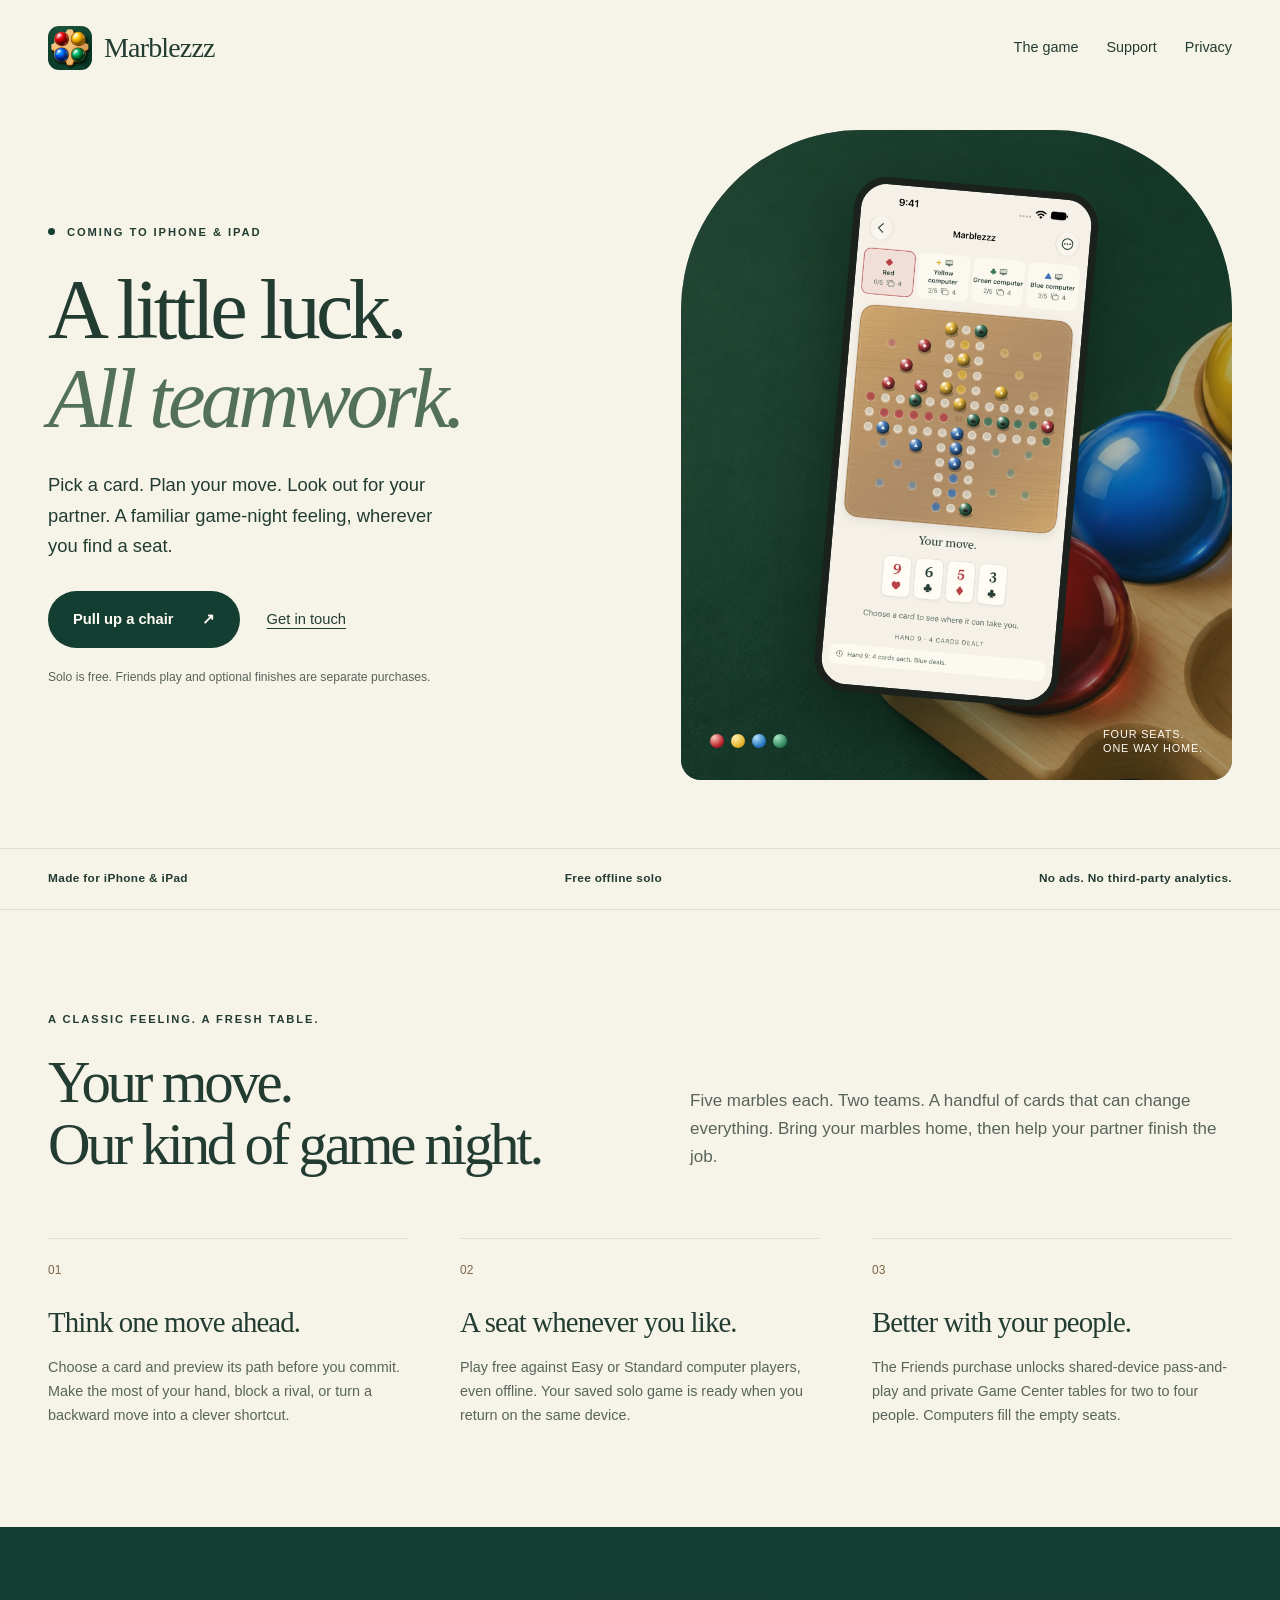
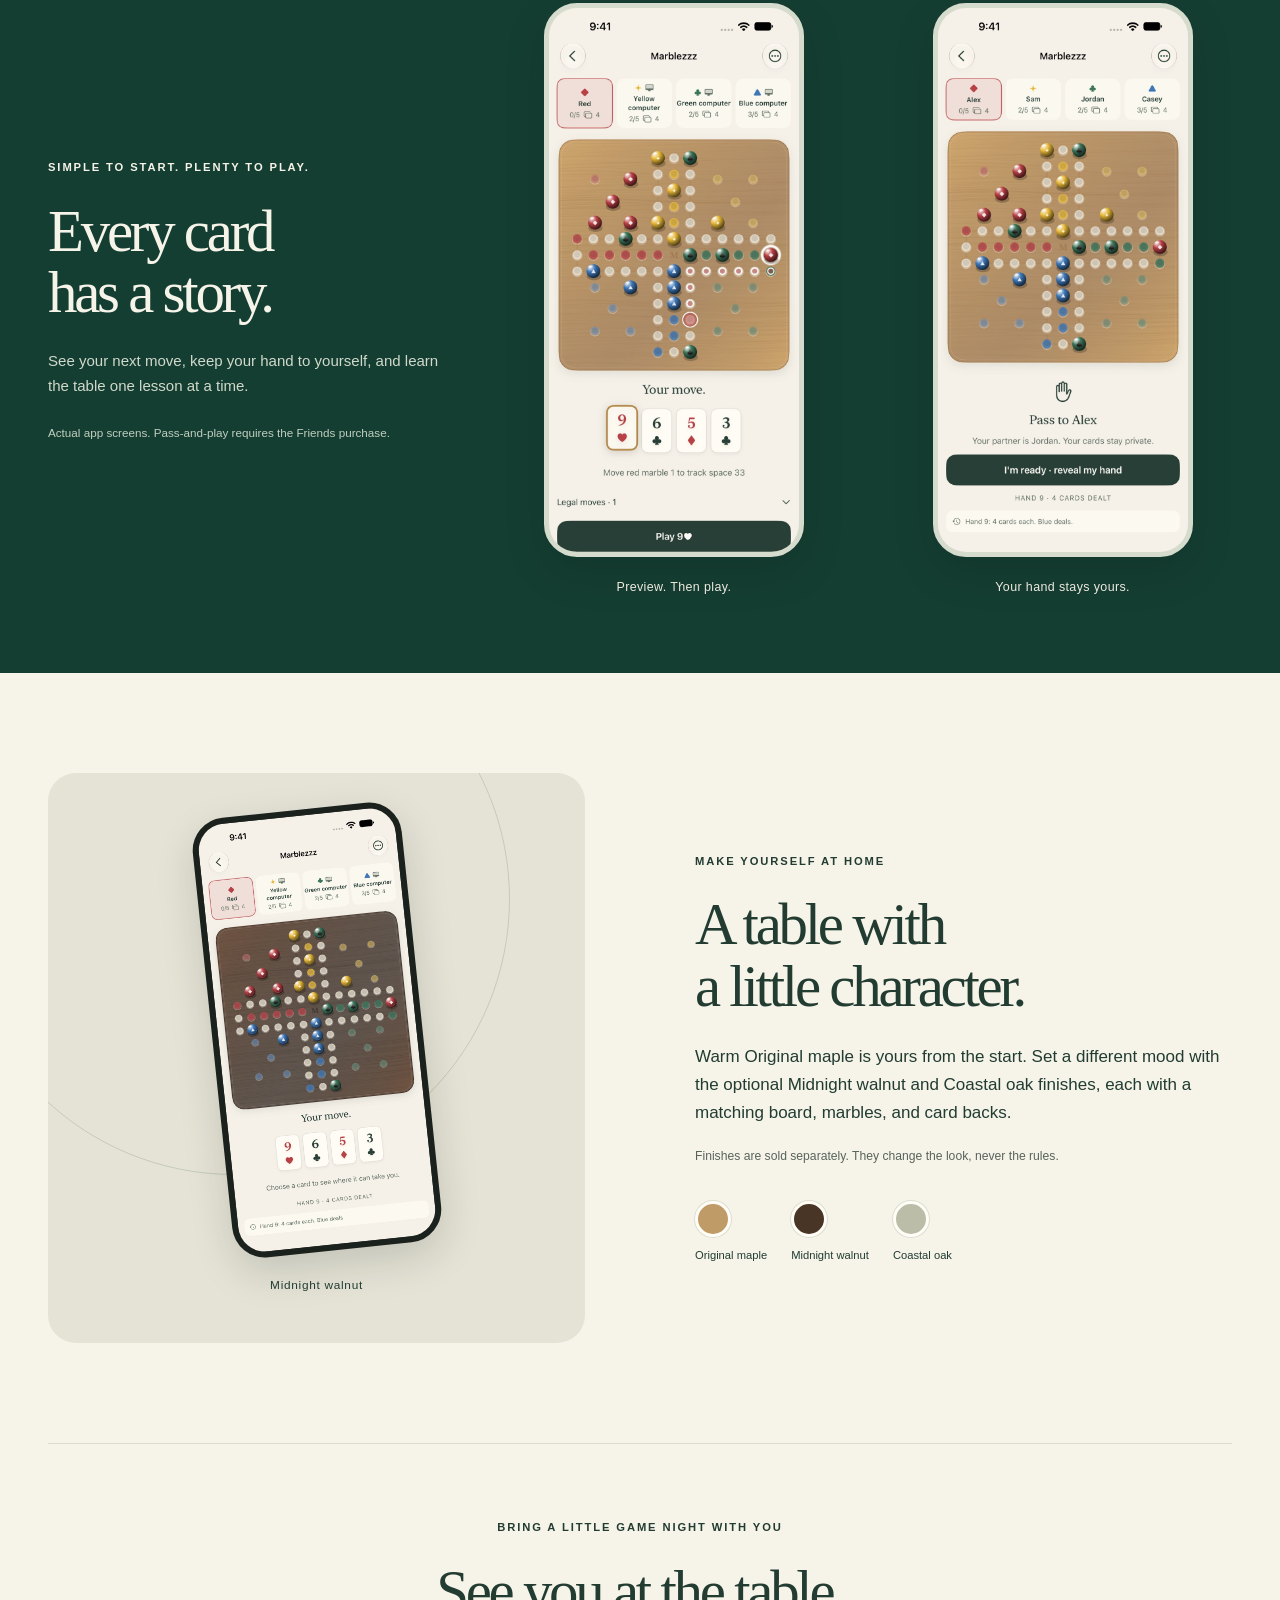
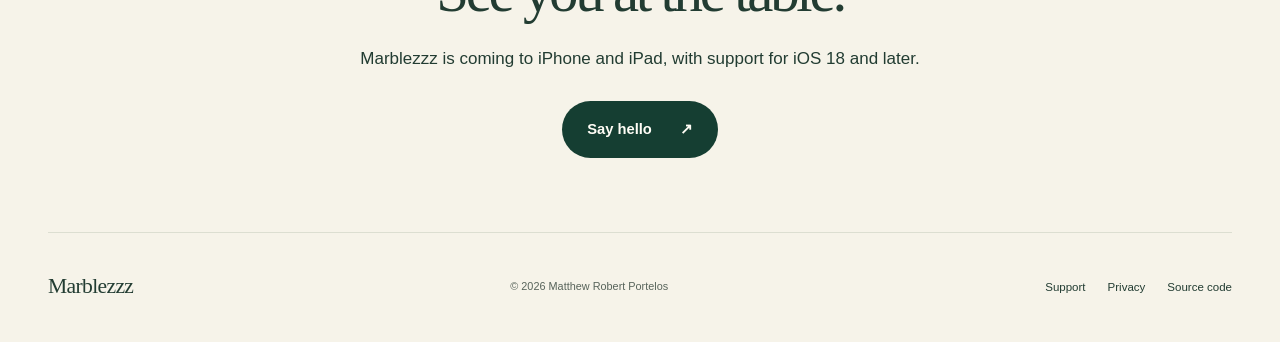
==== site/index.html @ b9ea41ae "Prepare Marblezzz app, release assets, and website" ====
<!doctype html>
<html lang="en">
<head>
  <meta charset="utf-8"><meta name="viewport" content="width=device-width, initial-scale=1">
  <title>Marblezzz — A little luck. All teamwork.</title>
  <meta name="description" content="A card-powered partnership marble game for iPhone and iPad. Play solo free, preview your moves, and race home together. Coming soon.">
  <meta name="theme-color" content="#153e32">
  <meta property="og:title" content="Marblezzz — A little luck. All teamwork.">
  <meta property="og:description" content="The card-powered partnership marble game. Coming to iPhone and iPad.">
  <meta property="og:type" content="website"><meta property="og:url" content="https://martyportatoes.github.io/Marblezzz/">
  <meta property="og:image" content="https://martyportatoes.github.io/Marblezzz/assets/social.jpg">
  <link rel="canonical" href="https://martyportatoes.github.io/Marblezzz/">
  <link rel="icon" href="assets/icon.png"><link rel="apple-touch-icon" href="assets/icon.png">
  <link rel="stylesheet" href="styles.css">
</head>
<body>
  <a class="skip" href="#main">Skip to content</a>
  <header class="site-header wrap">
    <a class="brand" href="./" aria-label="Marblezzz home"><img src="assets/icon.png" width="44" height="44" alt=""><span>Marblezzz</span></a>
    <nav aria-label="Main navigation"><a href="#the-game">The game</a><a href="support/">Support</a><a href="privacy/">Privacy</a></nav>
  </header>
  <main id="main">
    <section class="hero wrap">
      <div class="hero-copy">
        <p class="eyebrow"><span class="status-dot" aria-hidden="true"></span> Coming to iPhone &amp; iPad</p>
        <h1>A little luck.<br><em>All teamwork.</em></h1>
        <p class="intro">Pick a card. Plan your move. Look out for your partner. A familiar game-night feeling, wherever you find a seat.</p>
        <div class="actions"><a class="button" href="#the-game">Pull up a chair <span aria-hidden="true">↗</span></a><a class="text-link" href="support/">Get in touch</a></div>
        <p class="quiet">Solo is free. Friends play and optional finishes are separate purchases.</p>
      </div>
      <div class="hero-art">
        <img class="key-art" src="assets/key-art.jpg" alt="" width="1672" height="940">
        <div class="phone hero-phone"><img src="assets/gameplay.jpg" alt="Marblezzz game in progress, with a maple board, four marble colors, and a hand of playing cards." width="1320" height="2868" fetchpriority="high"></div>
        <div class="art-note"><span class="marble-dots" aria-hidden="true"><i></i><i></i><i></i><i></i></span><span>Four seats.<br>One way home.</span></div>
      </div>
    </section>
    <div class="promise-strip"><div class="wrap"><span>Made for iPhone &amp; iPad</span><span>Free offline solo</span><span>No ads. No third-party analytics.</span></div></div>
    <section class="section wrap" id="the-game">
      <div class="section-heading"><p class="eyebrow">A classic feeling. A fresh table.</p><h2>Your move.<br>Our kind of game night.</h2><p>Five marbles each. Two teams. A handful of cards that can change everything. Bring your marbles home, then help your partner finish the job.</p></div>
      <div class="features">
        <article><span class="step">01</span><h3>Think one move ahead.</h3><p>Choose a card and preview its path before you commit. Make the most of your hand, block a rival, or turn a backward move into a clever shortcut.</p></article>
        <article><span class="step">02</span><h3>A seat whenever you like.</h3><p>Play free against Easy or Standard computer players, even offline. Your saved solo game is ready when you return on the same device.</p></article>
        <article><span class="step">03</span><h3>Better with your people.</h3><p>The Friends purchase unlocks shared-device pass-and-play and private Game Center tables for two to four people. Computers fill the empty seats.</p></article>
      </div>
    </section>
    <section class="showcase">
      <div class="wrap showcase-grid">
        <div class="showcase-copy"><p class="eyebrow">Simple to start. Plenty to play.</p><h2>Every card<br>has a story.</h2><p>See your next move, keep your hand to yourself, and learn the table one lesson at a time.</p><p class="quiet light">Actual app screens. Pass-and-play requires the Friends purchase.</p></div>
        <figure><div class="phone"><img src="assets/preview.jpg" width="1320" height="2868" loading="lazy" alt="A selected nine of hearts shows a legal path and a Play nine of hearts confirmation button."></div><figcaption>Preview. Then play.</figcaption></figure>
        <figure><div class="phone"><img src="assets/handoff.jpg" width="1320" height="2868" loading="lazy" alt="Private handoff screen asking the next player to reveal their hand."></div><figcaption>Your hand stays yours.</figcaption></figure>
      </div>
    </section>
    <section class="section wrap finish-section">
      <div class="finish-art"><div class="phone"><img src="assets/walnut.jpg" width="1320" height="2868" loading="lazy" alt="The Marblezzz board with the dark Midnight walnut theme and coordinated marbles and cards."></div><span class="finish-label">Midnight walnut</span></div>
      <div><p class="eyebrow">Make yourself at home</p><h2>A table with<br>a little character.</h2><p>Warm Original maple is yours from the start. Set a different mood with the optional Midnight walnut and Coastal oak finishes, each with a matching board, marbles, and card backs.</p><p class="quiet">Finishes are sold separately. They change the look, never the rules.</p><div class="swatches" aria-label="Available finishes"><span><i class="maple"></i>Original maple</span><span><i class="walnut"></i>Midnight walnut</span><span><i class="coastal"></i>Coastal oak</span></div></div>
    </section>
    <section class="closing wrap"><p class="eyebrow">Bring a little game night with you</p><h2>See you at the table.</h2><p>Marblezzz is coming to iPhone and iPad, with support for iOS 18 and later.</p><a class="button" href="mailto:Marblezzz@mattp.me">Say hello <span aria-hidden="true">↗</span></a></section>
  </main>
  <footer class="site-footer wrap"><a class="brand" href="./">Marblezzz</a><p>© 2026 Matthew Robert Portelos</p><nav aria-label="Footer"><a href="support/">Support</a><a href="privacy/">Privacy</a><a href="https://github.com/MartyPortatoes/Marblezzz">Source code</a></nav></footer>
</body>
</html>
---- site/styles.css ----
@charset "UTF-8";
:root{color-scheme:light;--pine:#153e32;--ink:#223c32;--cream:#f6f3e9;--paper:#fffdf6;--muted:#58645b;--gold:#c69b53;--line:#dcded1;font-family:-apple-system,BlinkMacSystemFont,"Segoe UI",sans-serif;color:var(--ink);background:var(--cream)}
*{box-sizing:border-box}html{scroll-behavior:smooth;scroll-padding-top:2rem}body{margin:0;font-size:17px;line-height:1.65}a{color:inherit;text-underline-offset:4px}img{max-width:100%;height:auto;display:block}button,a{-webkit-tap-highlight-color:transparent}a:focus-visible,summary:focus-visible{outline:3px solid #ac6821;outline-offset:6px}h1,h2,h3,p{margin:0}h1,h2,h3,.brand{font-family:"Iowan Old Style","Palatino Linotype",Palatino,Georgia,serif;font-weight:400}h1,h2{letter-spacing:-.055em;line-height:1.05}h1{font-size:clamp(3.5rem,6.6vw,6.5rem)}h1 em{font-weight:400;font-style:italic;color:#527158}h2{font-size:clamp(2.7rem,4.6vw,4.6rem)}h3{font-size:1.8rem;line-height:1.2;letter-spacing:-.03em}p{max-width:65ch}.wrap{width:min(1240px,calc(100% - 96px));margin-inline:auto}.skip{position:absolute;left:1rem;top:-100px;z-index:10;background:var(--paper);padding:.6rem 1rem}.skip:focus{top:1rem}.site-header{display:flex;align-items:center;justify-content:space-between;padding-block:25px;gap:24px}.brand{display:inline-flex;gap:12px;align-items:center;font-size:1.75rem;letter-spacing:-.03em;text-decoration:none}.brand img{border-radius:11px}.site-header nav,.site-footer nav{display:flex;gap:28px;align-items:center}.site-header nav a,.site-footer nav a{font-size:.9rem;text-decoration:none;padding-block:10px}.site-header nav a:hover,.site-footer nav a:hover{text-decoration:underline}.hero{display:grid;grid-template-columns:1.05fr 1fr;align-items:center;gap:54px;padding-top:34px;padding-bottom:68px}.eyebrow{font-size:.7rem;font-weight:650;text-transform:uppercase;letter-spacing:.17em;margin-bottom:24px}.status-dot{display:inline-block;width:7px;height:7px;background:var(--pine);border-radius:50%;margin-right:7px;vertical-align:1px}.intro{font-size:1.15rem;line-height:1.65;margin-top:27px;max-width:39ch}.actions{display:flex;align-items:center;gap:27px;margin:30px 0 20px;flex-wrap:wrap}.button{display:inline-flex;align-items:center;gap:28px;background:var(--pine);color:var(--paper);text-decoration:none;border-radius:100px;padding:16px 25px;font-size:.92rem;font-weight:600;min-height:50px}.button:hover{background:#285745}.text-link{font-size:.92rem}.quiet{font-size:.76rem;line-height:1.6;color:var(--muted)}.hero-art{position:relative;min-height:650px;background:#173d30;overflow:hidden;border-radius:180px 180px 20px 20px;display:grid;place-items:center;padding:38px 40px 65px}.key-art{position:absolute;width:100%;height:100%;object-fit:cover;opacity:.65}.phone{position:relative;background:#1b211c;border:7px solid #1b211c;border-radius:33px;overflow:hidden;box-shadow:0 15px 40px #06170f26;width:100%;max-width:260px;margin-inline:auto;line-height:0}.phone img{width:100%;height:auto}.hero-phone{width:245px;transform:rotate(5deg);box-shadow:0 25px 60px #06170f88}.art-note{position:absolute;bottom:25px;left:29px;right:29px;display:flex;align-items:center;justify-content:space-between;color:var(--paper);font-size:.68rem;line-height:1.3;letter-spacing:.08em;text-transform:uppercase}.marble-dots{display:flex;gap:7px}.marble-dots i{width:14px;height:14px;border-radius:50%;background:radial-gradient(circle at 30% 25%,#ffcabd,#b82128 65%,#671010)}.marble-dots i:nth-child(2){background:radial-gradient(circle at 30% 25%,#fff0ae,#e5b32d 65%,#896700)}.marble-dots i:nth-child(3){background:radial-gradient(circle at 30% 25%,#b5e3ff,#2376bc 65%,#103f72)}.marble-dots i:nth-child(4){background:radial-gradient(circle at 30% 25%,#a8e8c3,#32845e 65%,#154c32)}.promise-strip{border-block:1px solid var(--line);padding-block:20px}.promise-strip .wrap{display:flex;justify-content:space-between;gap:22px;font-size:.74rem;font-weight:550;letter-spacing:.03em}.section{padding-block:100px}.section-heading{display:grid;grid-template-columns:1fr 1fr;column-gap:100px;align-items:end}.section-heading .eyebrow{grid-column:1/-1}.section-heading>p:last-child{padding-bottom:5px;color:var(--muted)}.features{display:grid;grid-template-columns:repeat(3,1fr);gap:52px;margin-top:62px}.features article{border-top:1px solid var(--line);padding-top:22px}.step{display:block;color:#7b6748;font-size:.75rem;margin-bottom:24px}.features h3{margin-bottom:17px}.features p{font-size:.9rem;color:var(--muted)}.showcase{background:var(--pine);color:var(--cream);padding:76px 0}.showcase-grid{display:grid;grid-template-columns:1.2fr 1fr 1fr;gap:50px;align-items:center}.showcase-copy p:not(.eyebrow){margin-top:25px;color:#d0d9cb;font-size:.94rem}.showcase-copy .quiet.light{font-size:.73rem;color:#c1cfc0}.showcase figure{margin:0}.showcase .phone{border-color:#d6dccd;background:#d6dccd;border-width:5px}.showcase figcaption{text-align:center;font-size:.78rem;margin-top:20px;letter-spacing:.03em}.finish-section{display:grid;grid-template-columns:1fr 1fr;gap:110px;align-items:center}.finish-section h2{margin-bottom:25px}.finish-section .quiet{margin-top:20px}.finish-art{background:#e5e3d6;border-radius:28px;min-height:570px;padding:36px;position:relative;overflow:hidden}.finish-art:before{content:"";position:absolute;width:550px;height:550px;border:1px solid #c5cbb8;border-radius:50%;top:-150px;left:-90px}.finish-art .phone{width:210px;transform:rotate(-6deg);border-width:6px}.finish-label{display:block;position:relative;text-align:center;font-size:.74rem;letter-spacing:.06em;margin-top:25px}.swatches{display:flex;flex-wrap:wrap;gap:24px;margin-top:35px}.swatches span{font-size:.7rem;display:flex;flex-direction:column;gap:9px}.swatches i{width:36px;height:36px;border-radius:50%;background:#bf9b68;border:3px solid var(--paper);box-shadow:0 0 0 1px var(--line)}.swatches .walnut{background:#493525}.swatches .coastal{background:#bbbda8}.closing{text-align:center;border-block:1px solid var(--line);padding-block:74px}.closing p{margin-inline:auto}.closing h2{margin-bottom:23px}.closing .button{margin-top:28px}.site-footer{padding-block:35px;display:flex;gap:25px;justify-content:space-between;align-items:center}.site-footer .brand{font-size:1.35rem}.site-footer p{font-size:.68rem;color:var(--muted)}.site-footer nav{gap:22px}.site-footer nav a{font-size:.72rem}.document{max-width:790px;padding-block:55px 90px}.document h1{font-size:clamp(3rem,6vw,5rem);margin-bottom:25px}.document h2{font-size:2rem;letter-spacing:-.025em;line-height:1.2;margin:42px 0 16px}.document p+ p{margin-top:18px}.document ul{padding-left:24px}.document li{padding-left:5px;margin-bottom:8px}.document .lead{font-size:1.2rem;color:var(--muted);margin-bottom:32px}.contact-box{background:var(--paper);border:1px solid var(--line);border-radius:20px;padding:28px 30px;margin:30px 0}.contact-box a{font-size:1.25rem}.contact-box p{margin-top:12px;font-size:.9rem;color:var(--muted)}details{border-bottom:1px solid var(--line);padding:23px 0}summary{font-weight:600;cursor:pointer;padding-right:15px}details p{margin-top:16px;font-size:.94rem;color:var(--muted)}.updated{font-size:.8rem;color:var(--muted)}
@media(max-width:1050px){.wrap{width:calc(100% - 56px)}.hero{gap:30px}.hero-art{min-height:580px;padding-inline:20px}.hero-phone{width:215px}.showcase-grid{gap:30px}.finish-section{gap:60px}.section-heading{gap:45px}.features{gap:30px}.site-footer{flex-wrap:wrap}.site-footer nav{margin-left:auto}}
@media(max-width:760px){.wrap{width:calc(100% - 40px)}.site-header{padding-block:19px;gap:10px}.brand{font-size:1.4rem;gap:8px}.brand img{width:36px;height:36px;border-radius:9px}.site-header nav{gap:18px}.site-header nav a{font-size:.75rem}.site-header nav a:first-child{display:none}.hero{grid-template-columns:1fr;padding-top:33px;padding-bottom:40px;gap:40px}.hero-copy{max-width:580px}.hero h1{font-size:clamp(3.7rem,12vw,5.4rem)}.intro{font-size:1.03rem;max-width:38ch}.eyebrow{font-size:.62rem;margin-bottom:21px}.hero-art{min-height:580px;max-width:480px;width:100%;margin:auto;border-radius:130px 130px 18px 18px}.hero-phone{width:217px}.promise-strip .wrap{flex-wrap:wrap;justify-content:center;gap:9px 24px;text-align:center;font-size:.64rem}.section{padding-block:65px}.section-heading{grid-template-columns:1fr;gap:0}.section-heading>p:last-child{margin-top:25px}.features{grid-template-columns:1fr;gap:30px;margin-top:36px}.features article{padding-top:20px}.step{margin-bottom:10px}.features h3{font-size:1.65rem}.showcase{padding-block:55px}.showcase-grid{grid-template-columns:1fr 1fr;gap:30px 18px}.showcase-copy{grid-column:1/-1;margin-bottom:12px}.showcase-copy h2 br{display:none}.showcase .phone{border-radius:23px;border-width:4px}.showcase figcaption{font-size:.67rem;margin-top:14px}.finish-section{grid-template-columns:1fr;gap:40px}.finish-art{min-height:520px;padding:32px;grid-row:2}.finish-art .phone{width:193px}.finish-section h2 br{display:none}.closing{padding-block:58px}.closing p:not(.eyebrow){font-size:.92rem}.site-footer{gap:20px;justify-content:center;text-align:center;padding-block:30px}.site-footer .brand{width:100%;justify-content:center}.site-footer nav{margin:0}.site-footer p{order:3;width:100%}.document{padding-block:37px 65px}.document .lead{font-size:1.1rem}.contact-box{padding:23px}.contact-box a{font-size:1.1rem}}
@media(prefers-reduced-motion:reduce){html{scroll-behavior:auto}.hero-phone,.finish-art .phone{transform:none}}
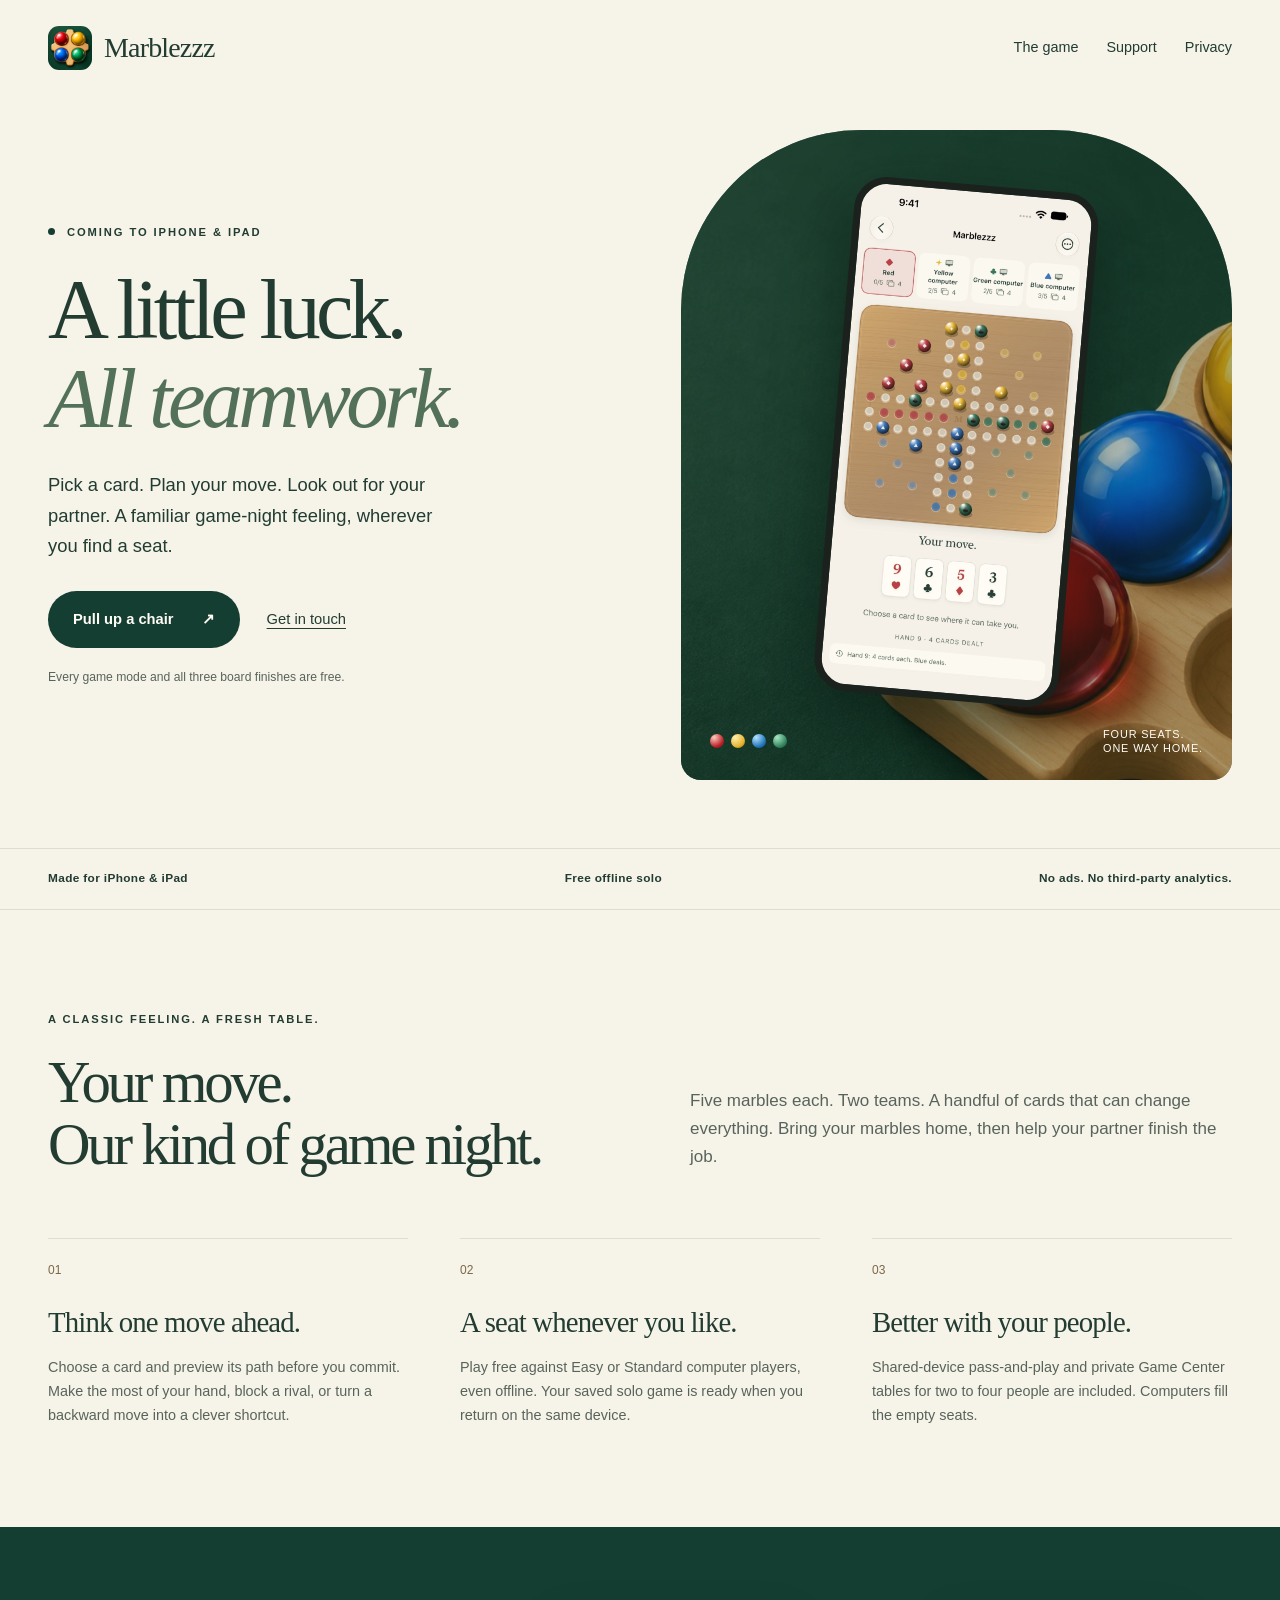
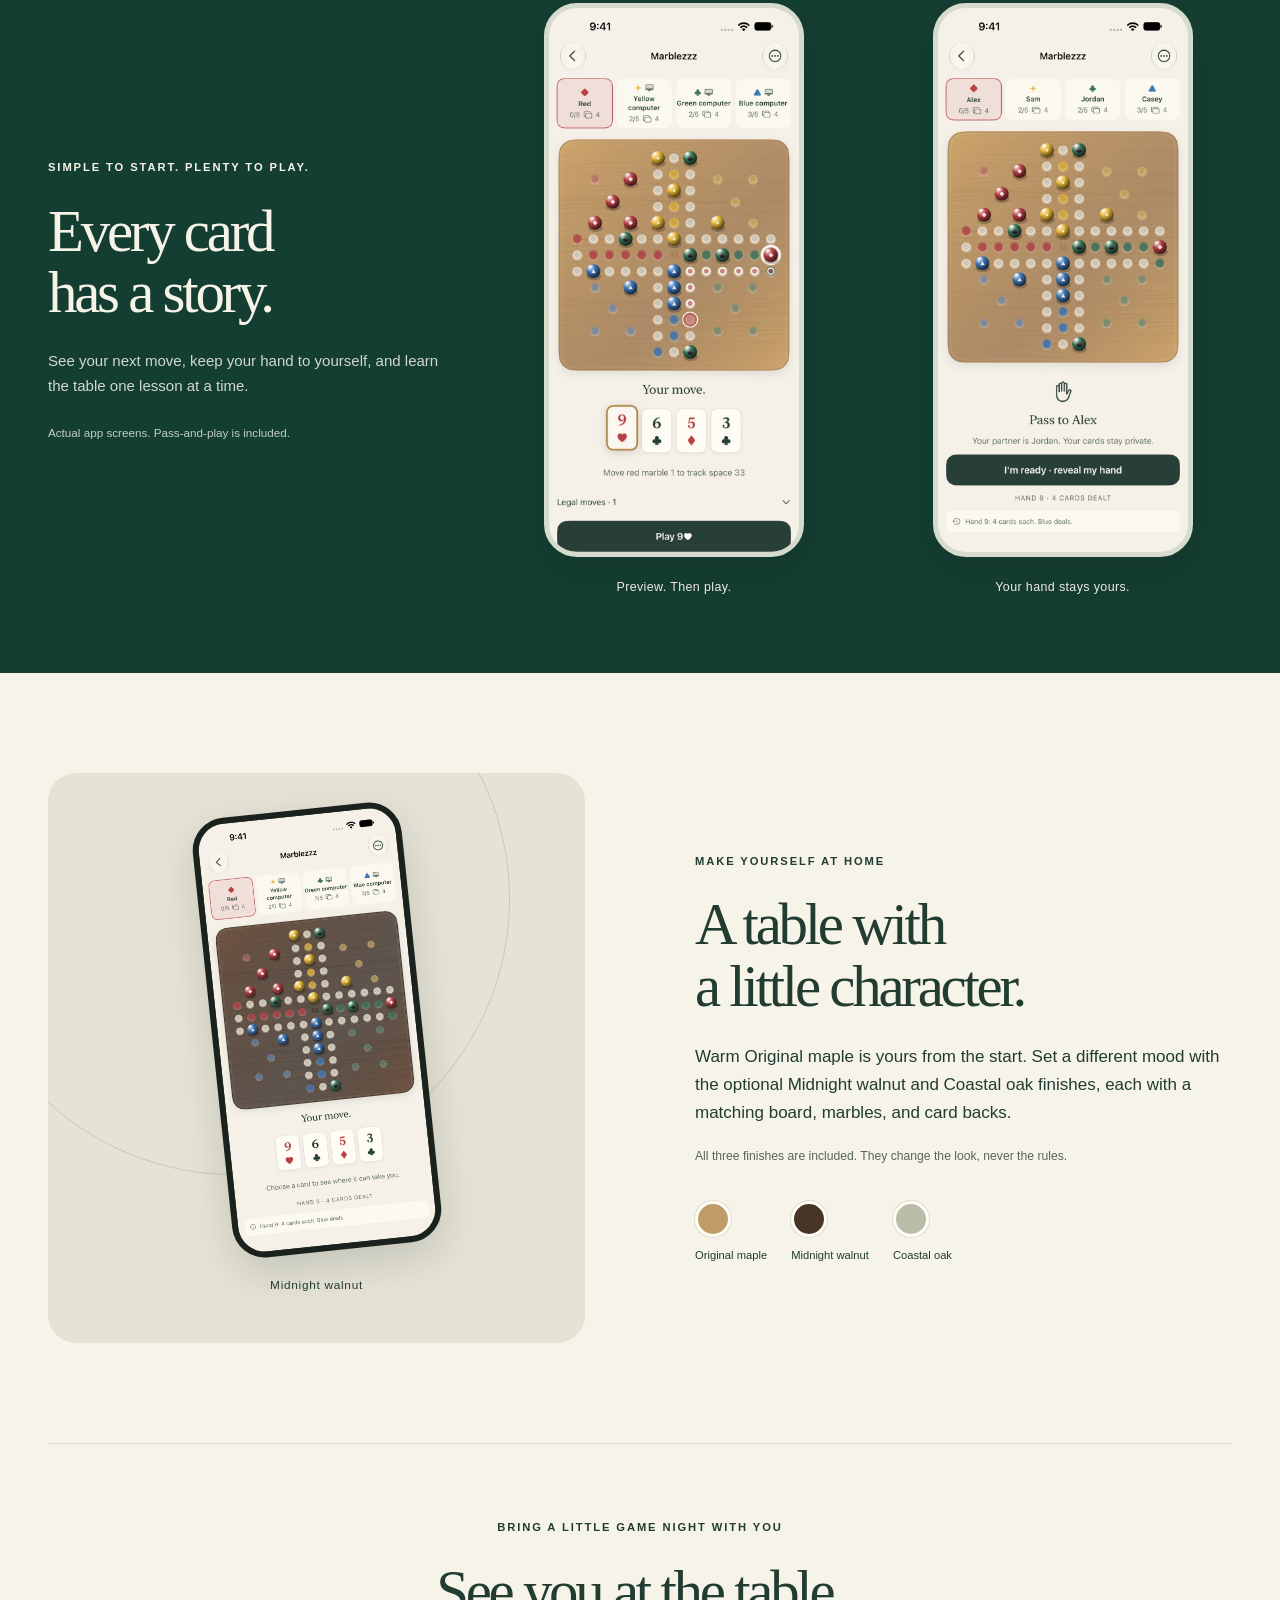
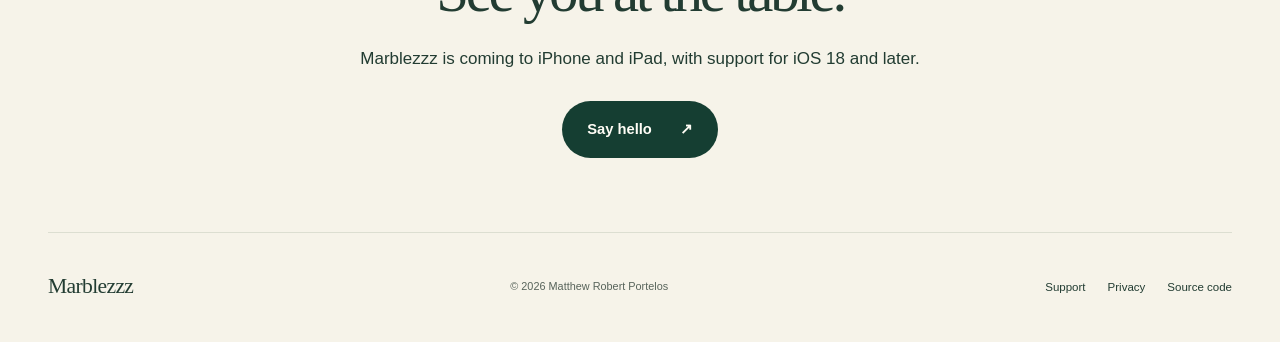
==== commit ef769a39: "Make all Marblezzz modes and board finishes free" ====
--- a/site/index.html
+++ b/site/index.html
@@ -26,7 +26,7 @@
         <h1>A little luck.<br><em>All teamwork.</em></h1>
         <p class="intro">Pick a card. Plan your move. Look out for your partner. A familiar game-night feeling, wherever you find a seat.</p>
         <div class="actions"><a class="button" href="#the-game">Pull up a chair <span aria-hidden="true">↗</span></a><a class="text-link" href="support/">Get in touch</a></div>
-        <p class="quiet">Solo is free. Friends play and optional finishes are separate purchases.</p>
+        <p class="quiet">Every game mode and all three board finishes are free.</p>
       </div>
       <div class="hero-art">
         <img class="key-art" src="assets/key-art.jpg" alt="" width="1672" height="940">
@@ -40,19 +40,19 @@
       <div class="features">
         <article><span class="step">01</span><h3>Think one move ahead.</h3><p>Choose a card and preview its path before you commit. Make the most of your hand, block a rival, or turn a backward move into a clever shortcut.</p></article>
         <article><span class="step">02</span><h3>A seat whenever you like.</h3><p>Play free against Easy or Standard computer players, even offline. Your saved solo game is ready when you return on the same device.</p></article>
-        <article><span class="step">03</span><h3>Better with your people.</h3><p>The Friends purchase unlocks shared-device pass-and-play and private Game Center tables for two to four people. Computers fill the empty seats.</p></article>
+        <article><span class="step">03</span><h3>Better with your people.</h3><p>Shared-device pass-and-play and private Game Center tables for two to four people are included. Computers fill the empty seats.</p></article>
       </div>
     </section>
     <section class="showcase">
       <div class="wrap showcase-grid">
-        <div class="showcase-copy"><p class="eyebrow">Simple to start. Plenty to play.</p><h2>Every card<br>has a story.</h2><p>See your next move, keep your hand to yourself, and learn the table one lesson at a time.</p><p class="quiet light">Actual app screens. Pass-and-play requires the Friends purchase.</p></div>
+        <div class="showcase-copy"><p class="eyebrow">Simple to start. Plenty to play.</p><h2>Every card<br>has a story.</h2><p>See your next move, keep your hand to yourself, and learn the table one lesson at a time.</p><p class="quiet light">Actual app screens. Pass-and-play is included.</p></div>
         <figure><div class="phone"><img src="assets/preview.jpg" width="1320" height="2868" loading="lazy" alt="A selected nine of hearts shows a legal path and a Play nine of hearts confirmation button."></div><figcaption>Preview. Then play.</figcaption></figure>
         <figure><div class="phone"><img src="assets/handoff.jpg" width="1320" height="2868" loading="lazy" alt="Private handoff screen asking the next player to reveal their hand."></div><figcaption>Your hand stays yours.</figcaption></figure>
       </div>
     </section>
     <section class="section wrap finish-section">
       <div class="finish-art"><div class="phone"><img src="assets/walnut.jpg" width="1320" height="2868" loading="lazy" alt="The Marblezzz board with the dark Midnight walnut theme and coordinated marbles and cards."></div><span class="finish-label">Midnight walnut</span></div>
-      <div><p class="eyebrow">Make yourself at home</p><h2>A table with<br>a little character.</h2><p>Warm Original maple is yours from the start. Set a different mood with the optional Midnight walnut and Coastal oak finishes, each with a matching board, marbles, and card backs.</p><p class="quiet">Finishes are sold separately. They change the look, never the rules.</p><div class="swatches" aria-label="Available finishes"><span><i class="maple"></i>Original maple</span><span><i class="walnut"></i>Midnight walnut</span><span><i class="coastal"></i>Coastal oak</span></div></div>
+      <div><p class="eyebrow">Make yourself at home</p><h2>A table with<br>a little character.</h2><p>Warm Original maple is yours from the start. Set a different mood with the optional Midnight walnut and Coastal oak finishes, each with a matching board, marbles, and card backs.</p><p class="quiet">All three finishes are included. They change the look, never the rules.</p><div class="swatches" aria-label="Available finishes"><span><i class="maple"></i>Original maple</span><span><i class="walnut"></i>Midnight walnut</span><span><i class="coastal"></i>Coastal oak</span></div></div>
     </section>
     <section class="closing wrap"><p class="eyebrow">Bring a little game night with you</p><h2>See you at the table.</h2><p>Marblezzz is coming to iPhone and iPad, with support for iOS 18 and later.</p><a class="button" href="mailto:Marblezzz@mattp.me">Say hello <span aria-hidden="true">↗</span></a></section>
   </main>
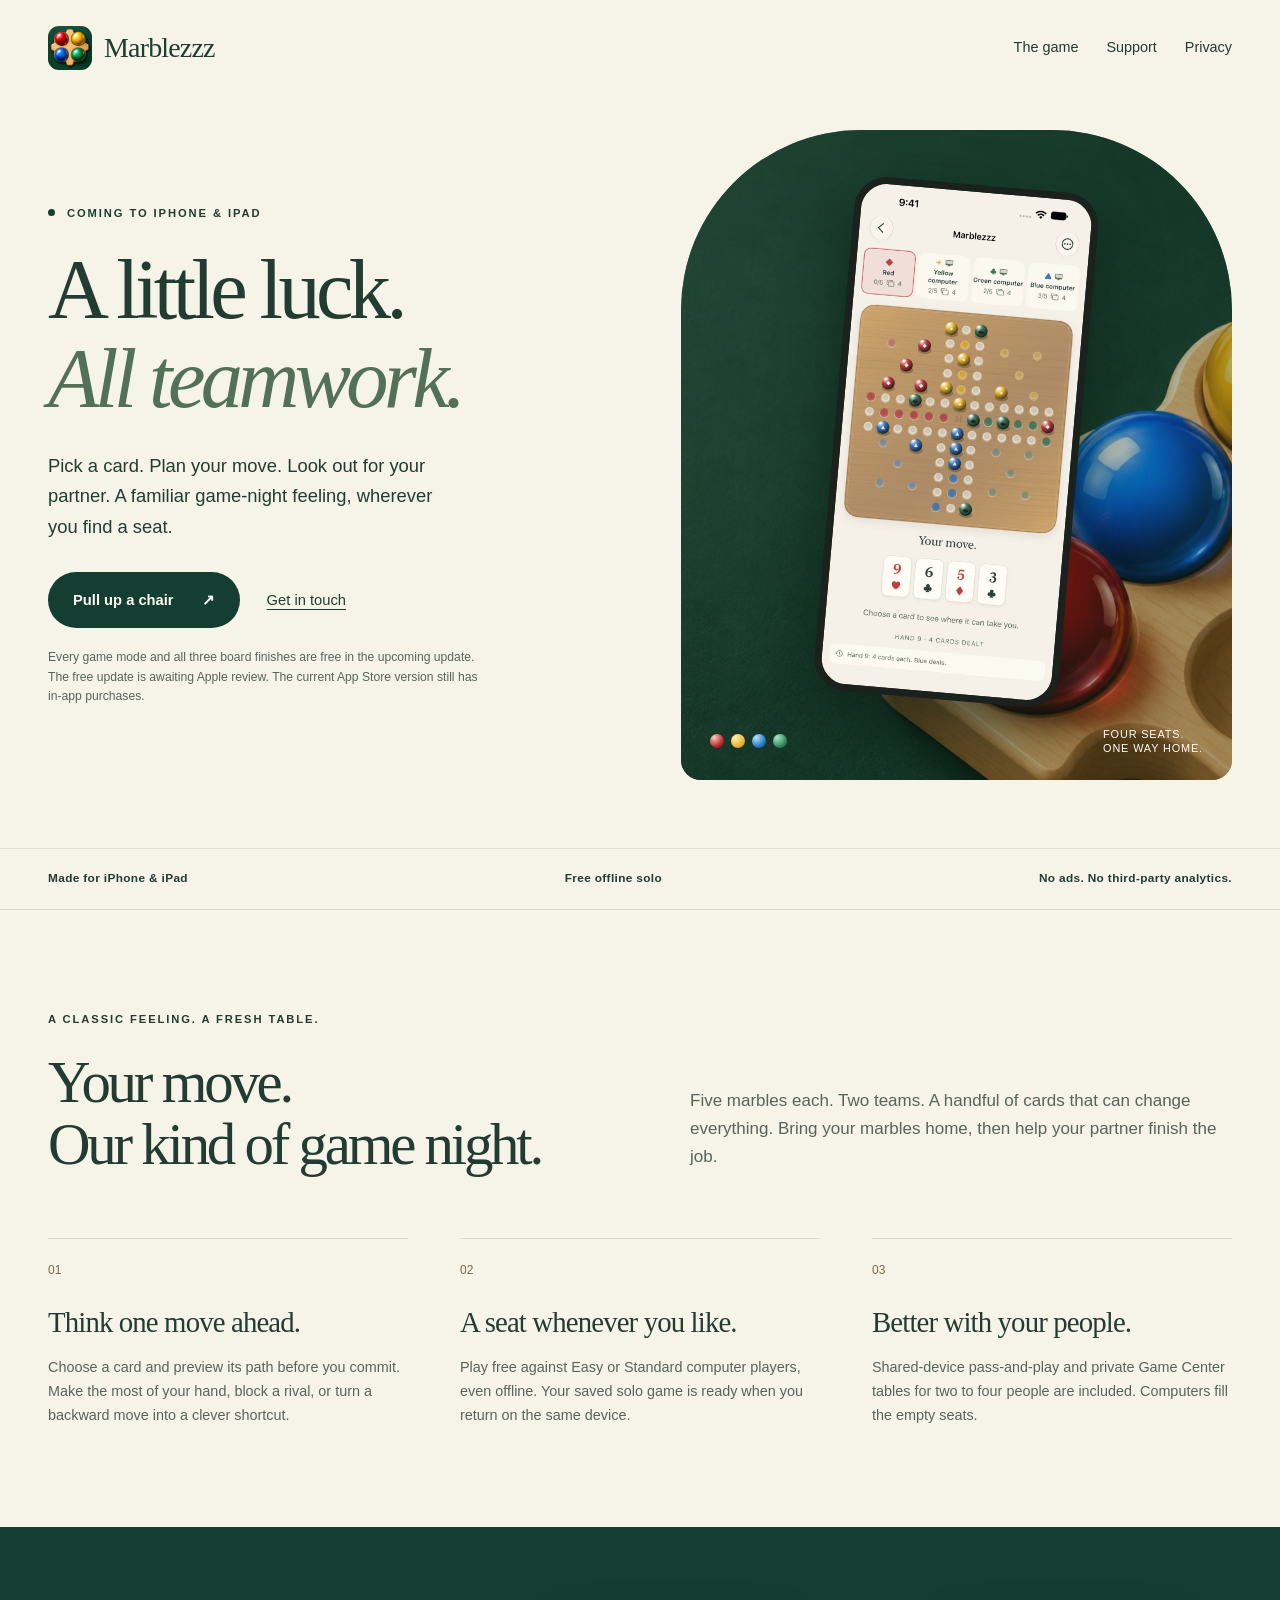
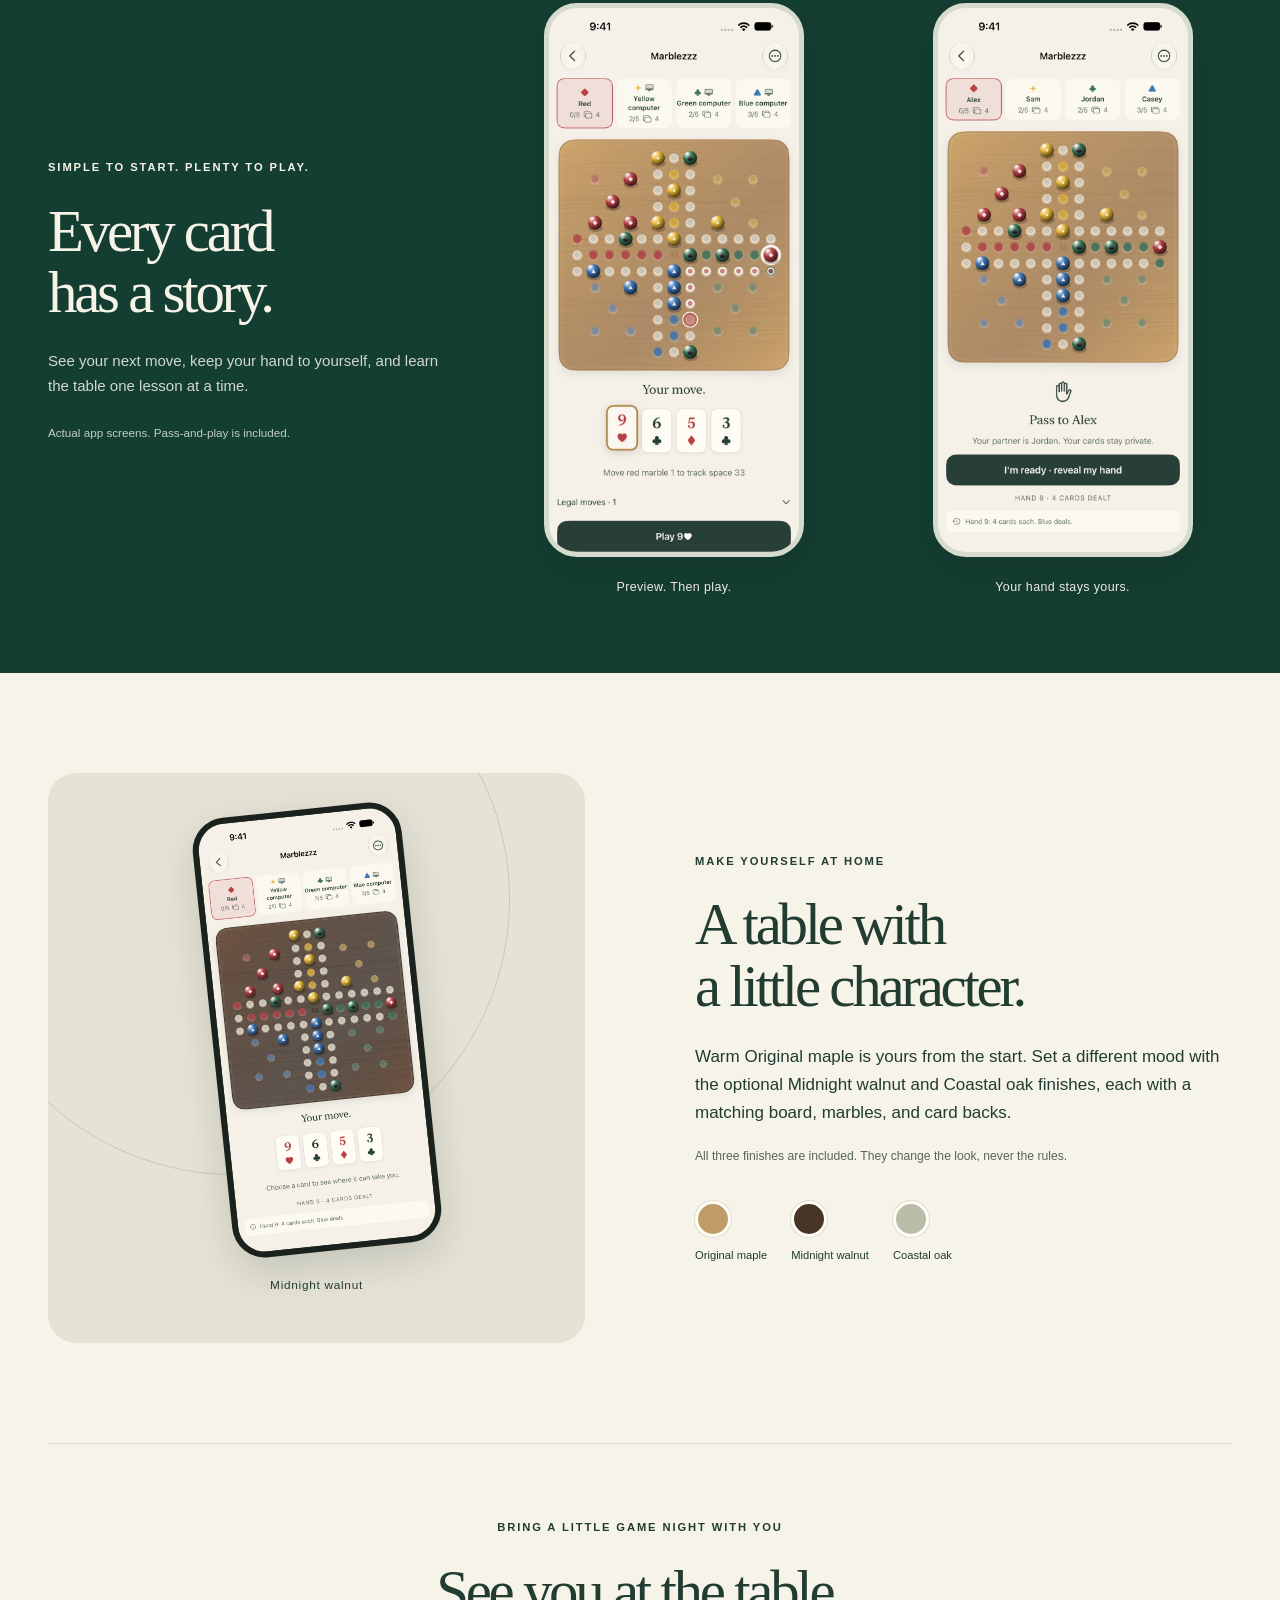
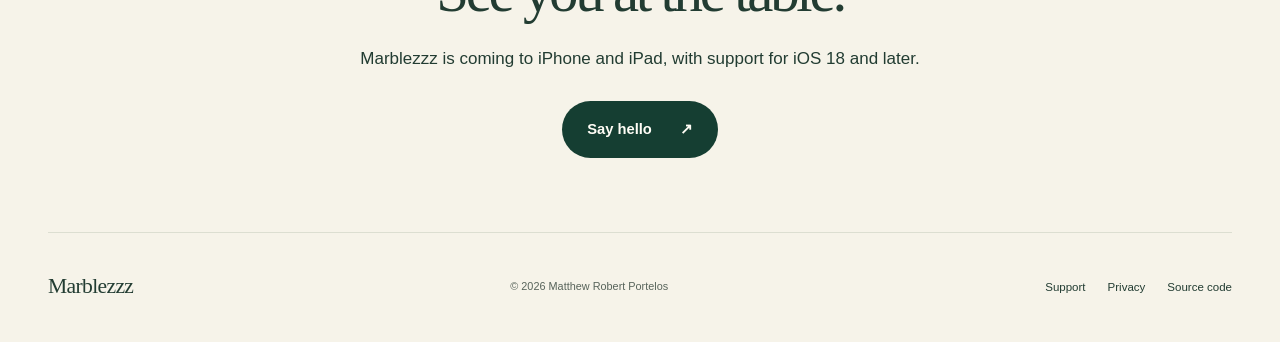
==== commit a7b95518: "Record free update submission and pending release checks" ====
--- a/site/index.html
+++ b/site/index.html
@@ -26,7 +26,8 @@
         <h1>A little luck.<br><em>All teamwork.</em></h1>
         <p class="intro">Pick a card. Plan your move. Look out for your partner. A familiar game-night feeling, wherever you find a seat.</p>
         <div class="actions"><a class="button" href="#the-game">Pull up a chair <span aria-hidden="true">↗</span></a><a class="text-link" href="support/">Get in touch</a></div>
-        <p class="quiet">Every game mode and all three board finishes are free.</p>
+        <p class="quiet">Every game mode and all three board finishes are free in the upcoming update.</p>
+        <p class="quiet" id="release-status">The free update is awaiting Apple review. The current App Store version still has in-app purchases.</p>
       </div>
       <div class="hero-art">
         <img class="key-art" src="assets/key-art.jpg" alt="" width="1672" height="940">
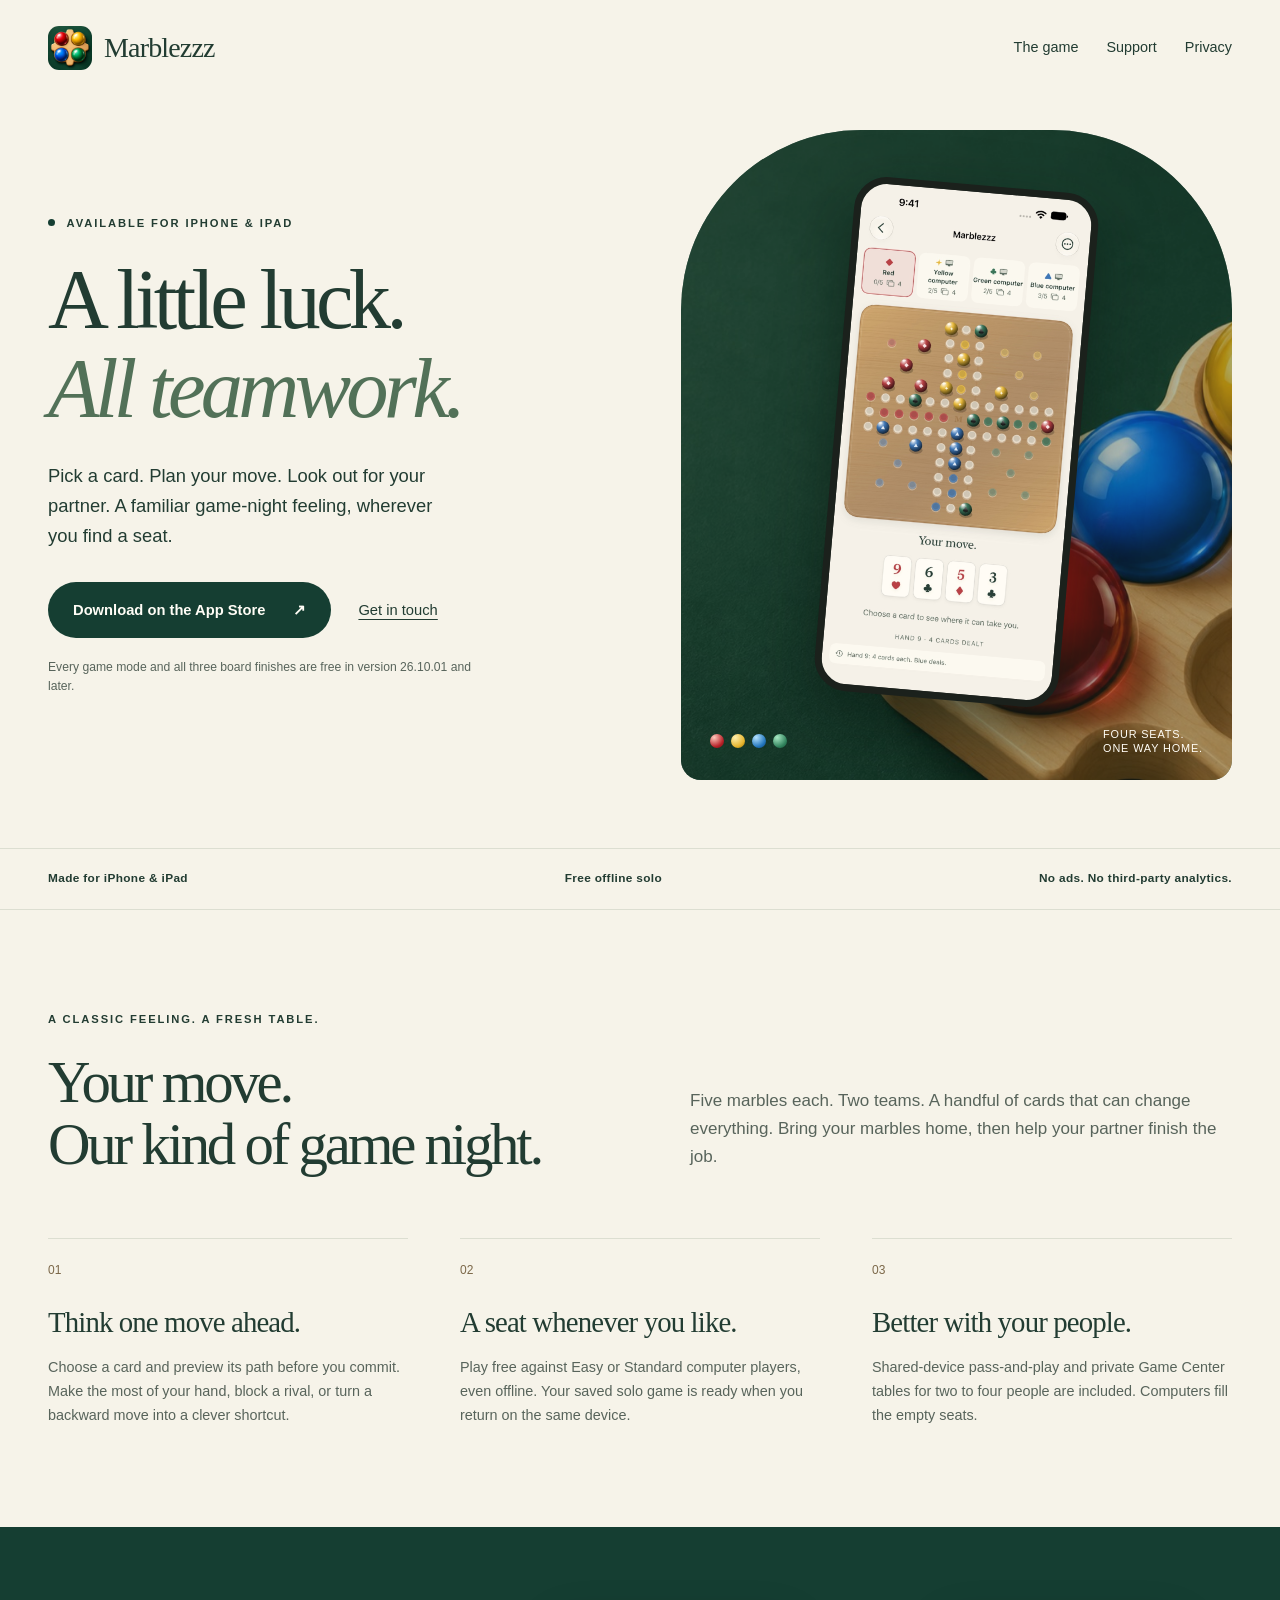
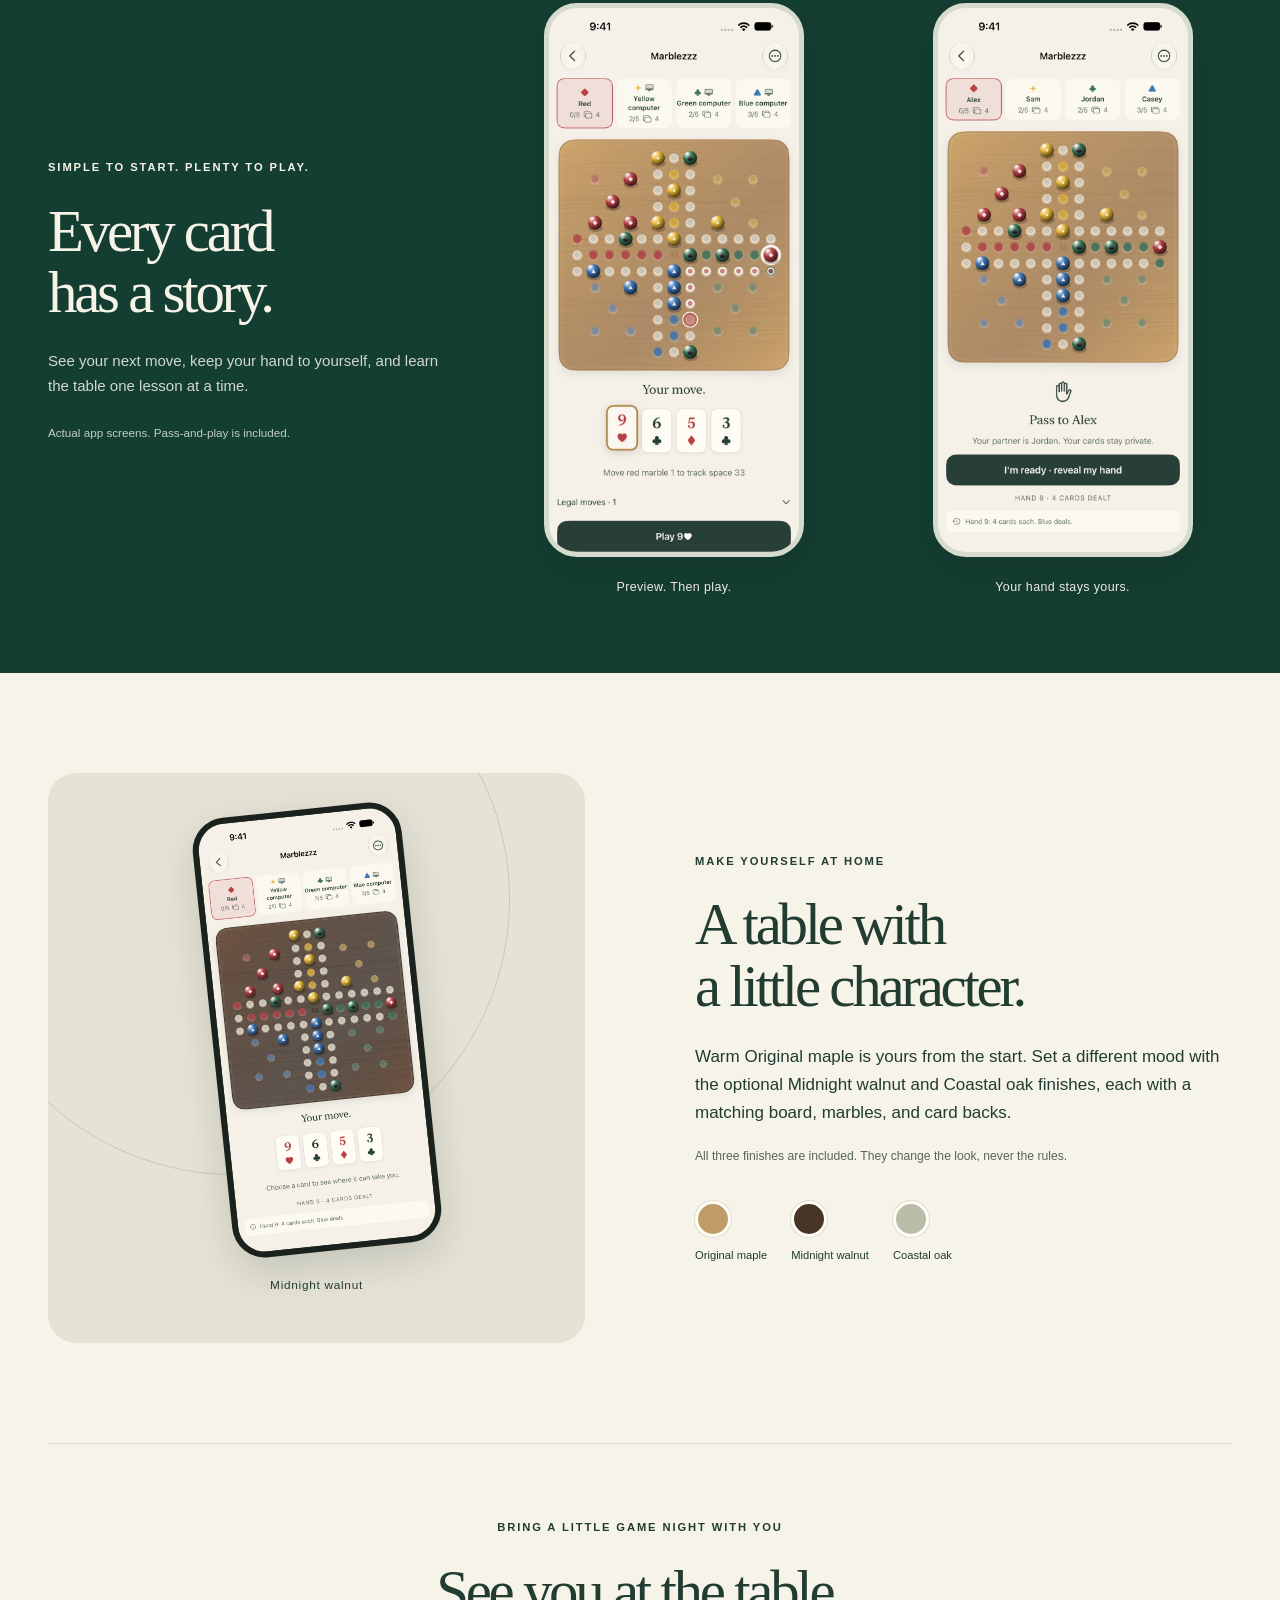
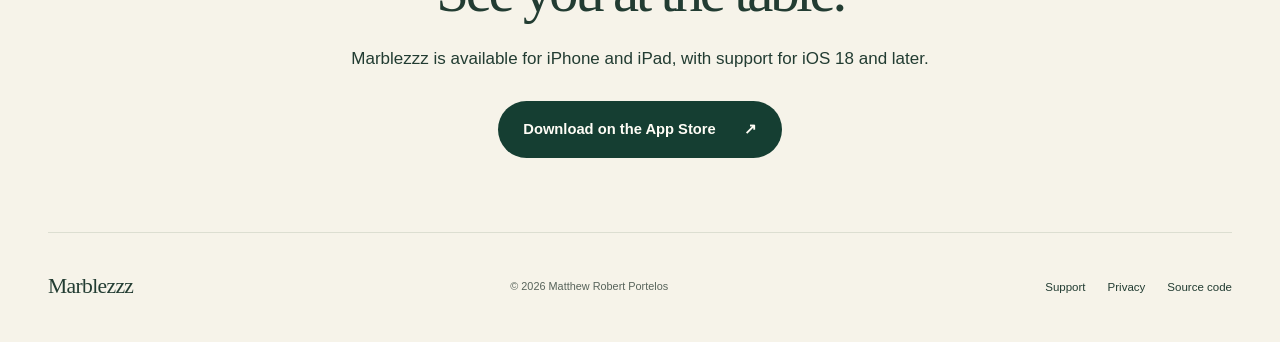
==== commit 6d0c9891: "Publish free update and retire historical purchase availability" ====
--- a/site/index.html
+++ b/site/index.html
@@ -3,10 +3,10 @@
 <head>
   <meta charset="utf-8"><meta name="viewport" content="width=device-width, initial-scale=1">
   <title>Marblezzz — A little luck. All teamwork.</title>
-  <meta name="description" content="A card-powered partnership marble game for iPhone and iPad. Play solo free, preview your moves, and race home together. Coming soon.">
+  <meta name="description" content="A card-powered partnership marble game for iPhone and iPad. Play every mode free, preview your moves, and race home together.">
   <meta name="theme-color" content="#153e32">
   <meta property="og:title" content="Marblezzz — A little luck. All teamwork.">
-  <meta property="og:description" content="The card-powered partnership marble game. Coming to iPhone and iPad.">
+  <meta property="og:description" content="The card-powered partnership marble game for iPhone and iPad. All modes and finishes are free.">
   <meta property="og:type" content="website"><meta property="og:url" content="https://martyportatoes.github.io/Marblezzz/">
   <meta property="og:image" content="https://martyportatoes.github.io/Marblezzz/assets/social.jpg">
   <link rel="canonical" href="https://martyportatoes.github.io/Marblezzz/">
@@ -22,12 +22,11 @@
   <main id="main">
     <section class="hero wrap">
       <div class="hero-copy">
-        <p class="eyebrow"><span class="status-dot" aria-hidden="true"></span> Coming to iPhone &amp; iPad</p>
+        <p class="eyebrow"><span class="status-dot" aria-hidden="true"></span> Available for iPhone &amp; iPad</p>
         <h1>A little luck.<br><em>All teamwork.</em></h1>
         <p class="intro">Pick a card. Plan your move. Look out for your partner. A familiar game-night feeling, wherever you find a seat.</p>
-        <div class="actions"><a class="button" href="#the-game">Pull up a chair <span aria-hidden="true">↗</span></a><a class="text-link" href="support/">Get in touch</a></div>
-        <p class="quiet">Every game mode and all three board finishes are free in the upcoming update.</p>
-        <p class="quiet" id="release-status">The free update is awaiting Apple review. The current App Store version still has in-app purchases.</p>
+        <div class="actions"><a class="button" href="https://apps.apple.com/us/app/marblezzz/id6815504897">Download on the App Store <span aria-hidden="true">↗</span></a><a class="text-link" href="support/">Get in touch</a></div>
+        <p class="quiet">Every game mode and all three board finishes are free in version 26.10.01 and later.</p>
       </div>
       <div class="hero-art">
         <img class="key-art" src="assets/key-art.jpg" alt="" width="1672" height="940">
@@ -55,7 +54,7 @@
       <div class="finish-art"><div class="phone"><img src="assets/walnut.jpg" width="1320" height="2868" loading="lazy" alt="The Marblezzz board with the dark Midnight walnut theme and coordinated marbles and cards."></div><span class="finish-label">Midnight walnut</span></div>
       <div><p class="eyebrow">Make yourself at home</p><h2>A table with<br>a little character.</h2><p>Warm Original maple is yours from the start. Set a different mood with the optional Midnight walnut and Coastal oak finishes, each with a matching board, marbles, and card backs.</p><p class="quiet">All three finishes are included. They change the look, never the rules.</p><div class="swatches" aria-label="Available finishes"><span><i class="maple"></i>Original maple</span><span><i class="walnut"></i>Midnight walnut</span><span><i class="coastal"></i>Coastal oak</span></div></div>
     </section>
-    <section class="closing wrap"><p class="eyebrow">Bring a little game night with you</p><h2>See you at the table.</h2><p>Marblezzz is coming to iPhone and iPad, with support for iOS 18 and later.</p><a class="button" href="mailto:Marblezzz@mattp.me">Say hello <span aria-hidden="true">↗</span></a></section>
+    <section class="closing wrap"><p class="eyebrow">Bring a little game night with you</p><h2>See you at the table.</h2><p>Marblezzz is available for iPhone and iPad, with support for iOS 18 and later.</p><a class="button" href="https://apps.apple.com/us/app/marblezzz/id6815504897">Download on the App Store <span aria-hidden="true">↗</span></a></section>
   </main>
   <footer class="site-footer wrap"><a class="brand" href="./">Marblezzz</a><p>© 2026 Matthew Robert Portelos</p><nav aria-label="Footer"><a href="support/">Support</a><a href="privacy/">Privacy</a><a href="https://github.com/MartyPortatoes/Marblezzz">Source code</a></nav></footer>
 </body>
